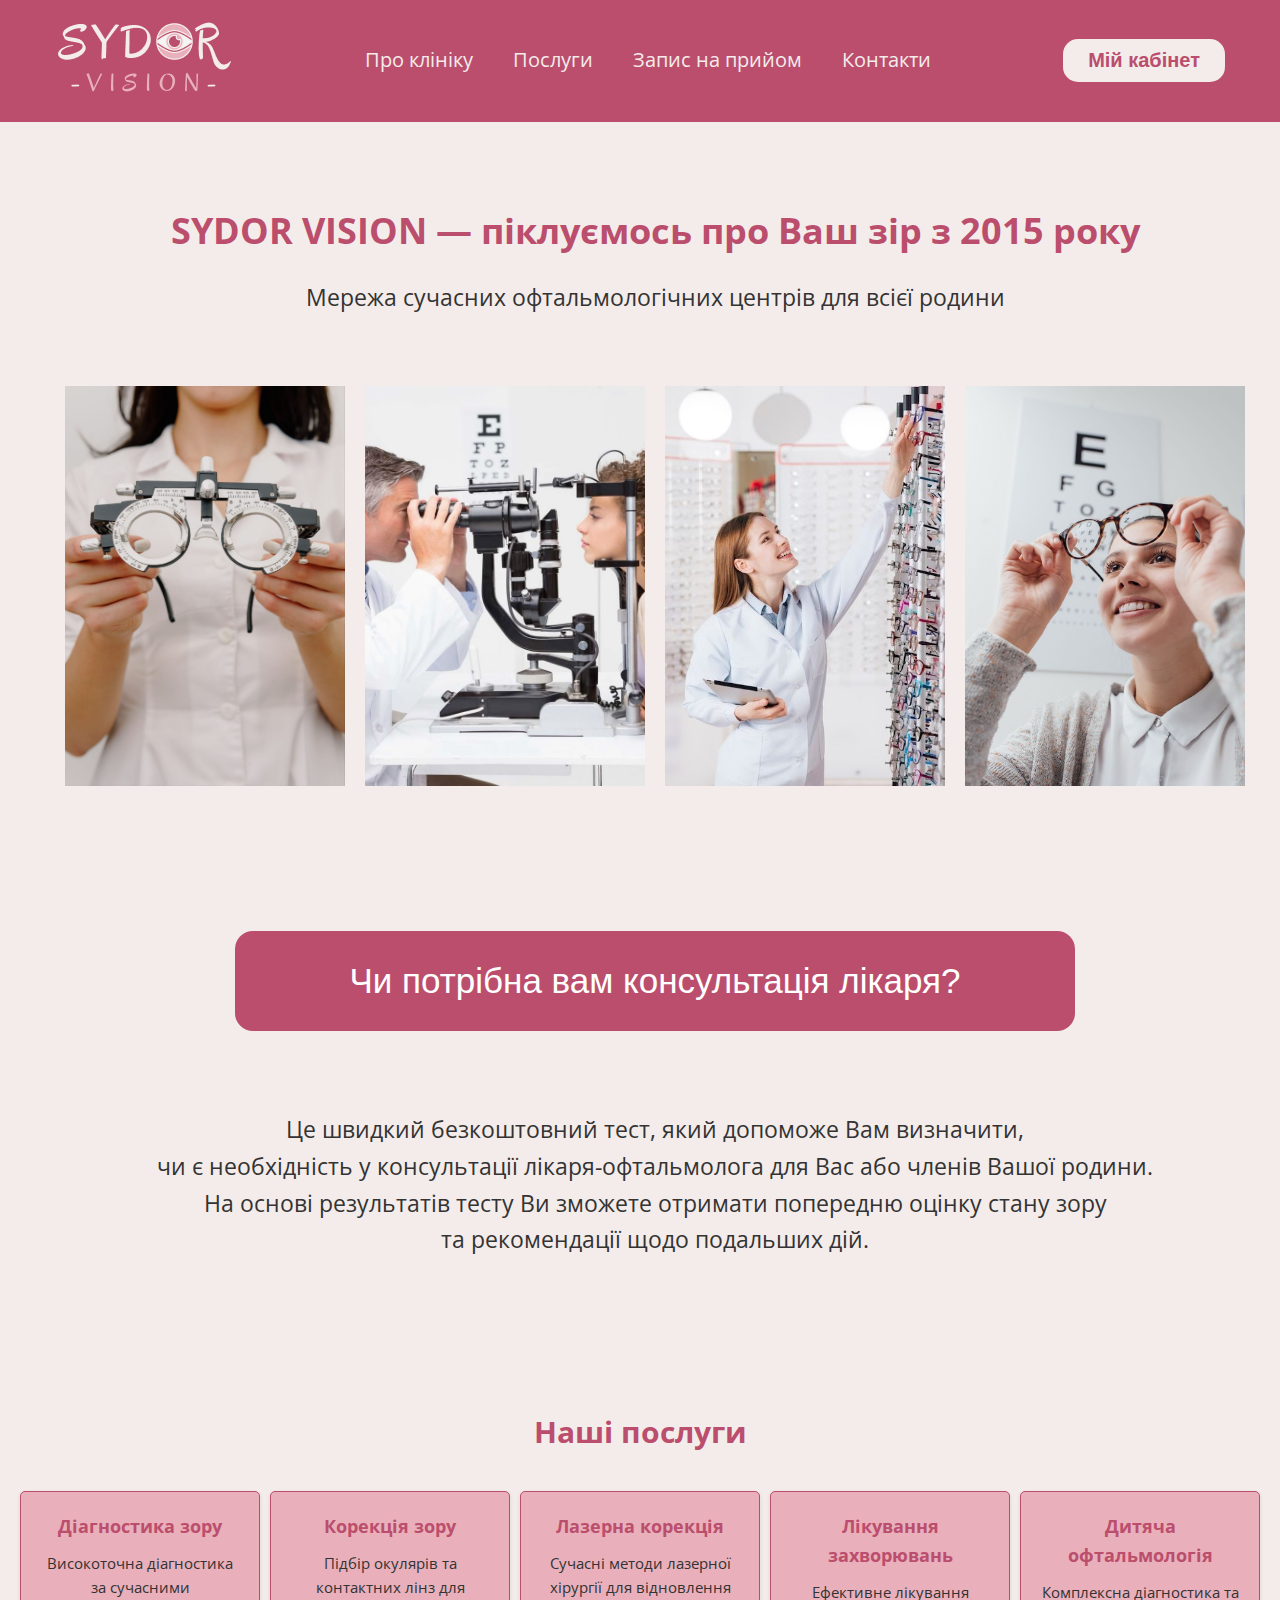
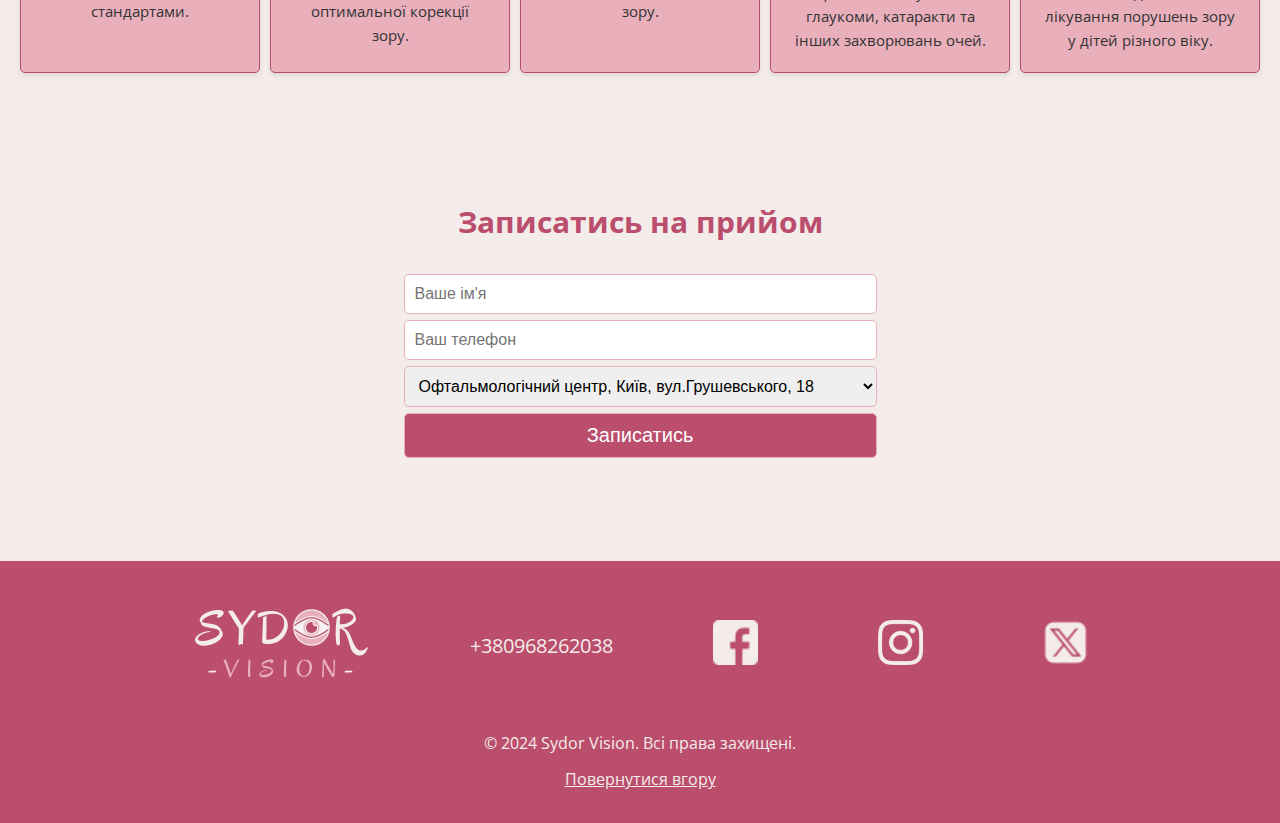
==== index.html @ 081ec1fe "sydorvision commit" ====
<!DOCTYPE html>
<html lang="uk">
<head>
    <meta charset="UTF-8">
    <meta name="viewport" content="width=device-width, initial-scale=1.0">
    <title>Sydor Vision Головна</title>
    <link rel="preconnect" href="https://fonts.googleapis.com">
    <link rel="preconnect" href="https://fonts.gstatic.com" crossorigin>
    <link href="https://fonts.googleapis.com/css2?family=Open+Sans:wght@400;700&display=swap" rel="stylesheet">
    <link rel="stylesheet" href="css/styles.css">
</head>
<body>
    <!-- Header -->
    <header>
        <span class="background-demo"></span>
        <span class="background-demo background-demo--2"></span>
        <div class="container header-container">
            <a href="index.html" class="logo"><img src="img/logo navigation.png" alt="Logo"></a>
            <nav>
                <ul>
                    <li><a href="#about"> Про клініку</a></li>
                    <li><a href="#servise"> Послуги</a></li>
                    <li><a href="#booking"> Запис на прийом</a></li>
                    <li><a href="#contact"> Контакти</a></li>
                </ul>
            </nav>
            <a href="index_register.html"><button class="auth-btn">Мій кабінет</button></a>
        </div>
    </header>

    <!-- Hero Section -->
    <section class="hero">
        <div class="container">
            <div class="hero-content">
                <h1 id="about">SYDOR VISION  —  піклуємось про Ваш зір з 2015 року</h1>
                <p>Мережа сучасних офтальмологічних центрів для всієї родини</p>
                <div class="photki">
                    <img src="img/очкиjpg.jpg" alt="Photo">
                    <img src="img/два челаjpg.jpg" alt="Photo">
                    <img src="img/лікаркаjpg.jpg" alt="Photo">
                    <img src="img/людина з очками.jpg" alt="Photo">
                    
                </div>
                <form action="index_test.html" target="_blank" method='post' >
                    <button class="consultation-btn">Чи потрібна вам консультація лікаря?</button>
                </form>
               
                <p class="sub-text">Це швидкий безкоштовний тест, який допоможе Вам визначити,<br> чи є необхідність у консультації лікаря-офтальмолога для Вас або членів Вашої родини.<br> На основі результатів тесту Ви зможете отримати попередню оцінку стану зору <br>та рекомендації щодо подальших дій.</p>
            </div>
        </div>
    </section>

    <!-- Services Section -->
    <section class="services">
        <div class="container container-services">
            <h2 id="servise">Наші послуги</h2>
            <div class="services-grid">
                <div class="service-card">
                    <h3>Діагностика зору</h3>
                    <p>Високоточна діагностика за сучасними стандартами.</p>
                </div>
                <div class="service-card">
                    <h3>Корекція зору</h3>
                    <p>Підбір окулярів та контактних лінз для оптимальної корекції зору.</p>
                </div>
                <div class="service-card">
                    <h3>Лазерна корекція</h3>
                    <p>Сучасні методи лазерної хірургії для відновлення зору.</p>
                </div>
                <div class="service-card">
                    <h3>Лікування захворювань</h3>
                    <p>Ефективне лікування глаукоми, катаракти та інших захворювань очей.</p>
                </div>
                <div class="service-card">
                    <h3>Дитяча офтальмологія</h3>
                    <p>Комплексна діагностика та лікування порушень зору у дітей різного віку.</p>
                </div>
            </div>
        </div>
    </section>

    

    <!-- Booking Section -->
    <section id="booking" class="booking">
        <div class="container booking-container">
            <h2 >Записатись на прийом</h2>
            <form>
                <input class="input" type="text" placeholder="Ваше ім'я" name="name" required>
                <input class="input" type="tel" placeholder="Ваш телефон" name="name" required>
                <select name="center">
                    <option>Офтальмологічний центр, Київ, вул.Грушевського, 18</option>
                    <option>Офтальмологічний центр, Київ, вул. Шевченка, 201</option>
                    <option>Офтальмологічний центр, Львів, вул. Бандери, 43</option>
                    <option>Офтальмологічний центр, Львів, вул. Соборна, 25</option>
                    <option>Офтальмологічний центр, Вінниця, вул. Хмельницького, 5</option>
                </select>
                <input class="button" type="submit"	 value="Записатись"  >
            </form>
        </div>
    </section>

    <!-- Footer -->
    <footer>
        <div id="contact" class="container footer-container">
            
            <div class="footer-social">
                <a href="index.html" class="logo-down"><img src="img/logo navigation.png" alt="Logo"></a>
                <p>+380968262038</p>
                <a href="#"><img class="img-logo" src="img/facebook.png" alt="Facebook"></a>
                <a href="https://www.instagram.com/mariana__sydor/"><img class="img-logo" src="img/instagram.png" alt="Instagram"></a>
                <a href="#"><img class="img-logo" src="img/logos.png" alt="Twitter"></a>
            </div>
            <div class="footer-info">
                <p>&copy; 2024 Sydor Vision. Всі права захищені.</p>
                <a href="index.html" class="scroll-top">Повернутися вгору</a>
            </div>
        </div>
    </footer>
</body>
</html>
---- css/styles.css ----
/* Адаптивність */
@media (max-width: 768px) {
    nav ul {
        flex-direction: column;
        gap: 10px;
    }

    .services-grid {
        grid-template-columns: 1fr 1fr;
    }
}

@media (max-width: 480px) {
    .services-grid {
        grid-template-columns: 1fr;
    }

    .hero-content h1 {
        font-size: 28px;
    }

    .hero-content p {
        font-size: 16px;
    }
}

/* Загальні стилі */
* {
    margin: 0;
    padding: 0;
    box-sizing: border-box;
    scroll-behavior: smooth; 
}

body {
    font-family: "Open Sans", sans-serif;

    line-height: 1.6;
    color: #333;
    background-color: #F4ECEA; /* Основний світлий фон */
}

a {
    text-decoration: none;
    color: inherit;
}

ul {
    list-style: none;
}

.container {
    max-width: 1200px;
    margin: 0 auto;
    padding: 0 15px;
    display: flex;
    justify-content: space-between;
	align-items: center;

}

/* Header */
header {
    background-color: #BB4E6D; /* Ніжний рожевий */
    border-bottom: 1px solid #BB4E6D; /* Акцентний темний бордовий */
    padding: 15px 0;
    
}

nav ul li a {
    font-size: 20px;
    color: #F4ECEA;
    transition: color 0.3s ease;
    margin: 20px;    
}
ul {
    display: flex;
    justify-content: space-between;
	align-items: center;
}

nav ul li a:hover {
    color: #E9B0BB; 
        /*то слова на навігації*/
}

.auth-btn {
    background-color: #F4ECEA;
    font-size: 20px;
    font-weight: 700;
    color: #BB4E6D;
    border: none;
    padding: 10px 25px;
    border-radius: 15px;
    cursor: pointer;
    transition: background-color 0.3s ease;
}

.auth-btn:hover {
    background-color: #E9B0BB; /*то кнопка авторизації*/
    color: #333;
}

/* Hero Section */
.hero {
    background-color: #F4ECEA; /* Світлий фон */
    color: #BB4E6D; /* Акцентний текст */
    text-align: center;
    padding: 80px 20px 40px 20px;
}

.hero-content h1 {
    font-size: 36px;
    margin-bottom: 20px;
    color: #BB4E6D;
}

.hero-content p {
    font-size: 23px;
    margin-bottom: 40px;
    color: #333;

}

.consultation-btn {
    background-color: #BB4E6D;
    color: #fff;
    border: none;
    padding: 30px 30px;
    margin: 110px 180px 30px 180px;
    font-size: 35px;
    cursor: pointer;
    border-radius: 18px;
    transition: background-color 0.3s ease;
}





.consultation-btn:hover {
    background-color: #E9B0BB;
    color: #333;
}



.photki{
    display: flex;
    justify-content: space-between;
	align-items: center;
}

.photki img {
    width: 280px;
    height: 400px;
    margin: 30px 10px;
}


/* Services Section */
.services {
    padding: 50px 0;
    text-align: center;
   }

.container-services{
    display: flex;
    flex-direction: column;
}

.services h2 {
    font-size: 30px;
    margin-bottom: 30px;
    color: #BB4E6D;
    margin: 20px 0 30px 0 ;
}

.service-card {
    background-color: #E9B0BB;
    border: 1px solid #BB4E6D;
    border-radius: 5px;
    padding: 20px;
    box-shadow: 0 2px 4px rgba(0, 0, 0, 0.1);
    transition: transform 0.3s ease;
    margin: 5px;
    width: 240px;
}

.service-card:hover {
    transform: translateY(-5px);
    background-color: #F4ECEA;
}

.service-card h3 {
    color: #BB4E6D;
    margin-bottom: 10px;
    font-size: 18px;
}

.service-card p {
    color: #333;
    font-size: 15px;
}


.services-grid{
    display: flex;
}




/* Booking Section */
.booking {
    background-color: #F4ECEA;
    padding: 20px 0;
}

form{
    margin: 5px 0 50px 0;
    display: flex;
    flex-direction: column;
    
}

.booking h2 {
    font-size: 30px;
    color: #BB4E6D;
    margin: 50px 0 20px 0 ;
}

form input, form select, form button {
    padding: 10px;
    border: 1px solid #E9B0BB;
    border-radius: 5px;
    font-size: 16px;
    margin: 3px;
}



.button {
    background-color: #BB4E6D;
    color: #fff;
    cursor: pointer;
    transition: background-color 0.3s ease;
    font-size: 20px;
}

.button:hover {
    background-color: #E9B0BB;
    color: #333;
}

.booking-container{
    display: flex;
    flex-direction: column;
    margin-bottom: 30px;
}


/* Footer */
footer {
    background-color: #BB4E6D;
    color: #F4ECEA;
    text-align: center;
}

.footer-links a {
    color: #F4ECEA;
    margin: 0 10px;
    font-size: 14px;
}



.scroll-top {
    display: inline-block;
    margin-top: 10px;
    margin-bottom: 30px;
    color: #F4ECEA;
    text-decoration: underline;
    cursor: pointer;
}
.footer-info{
    display: flex;
    flex-direction: column;

}

.footer-social {
    display: flex;
    justify-content: space-between;
	align-items: center;
    padding: 20px 0px;
}

.footer-container{
    display: flex;
    flex-direction: column;

}

.footer-social a  {
    margin: 20px 60px;
    
}

.img-logo  {
    width: 45px;
}

.footer-social p{
        font-size: 20px;
        margin: 40px;

}
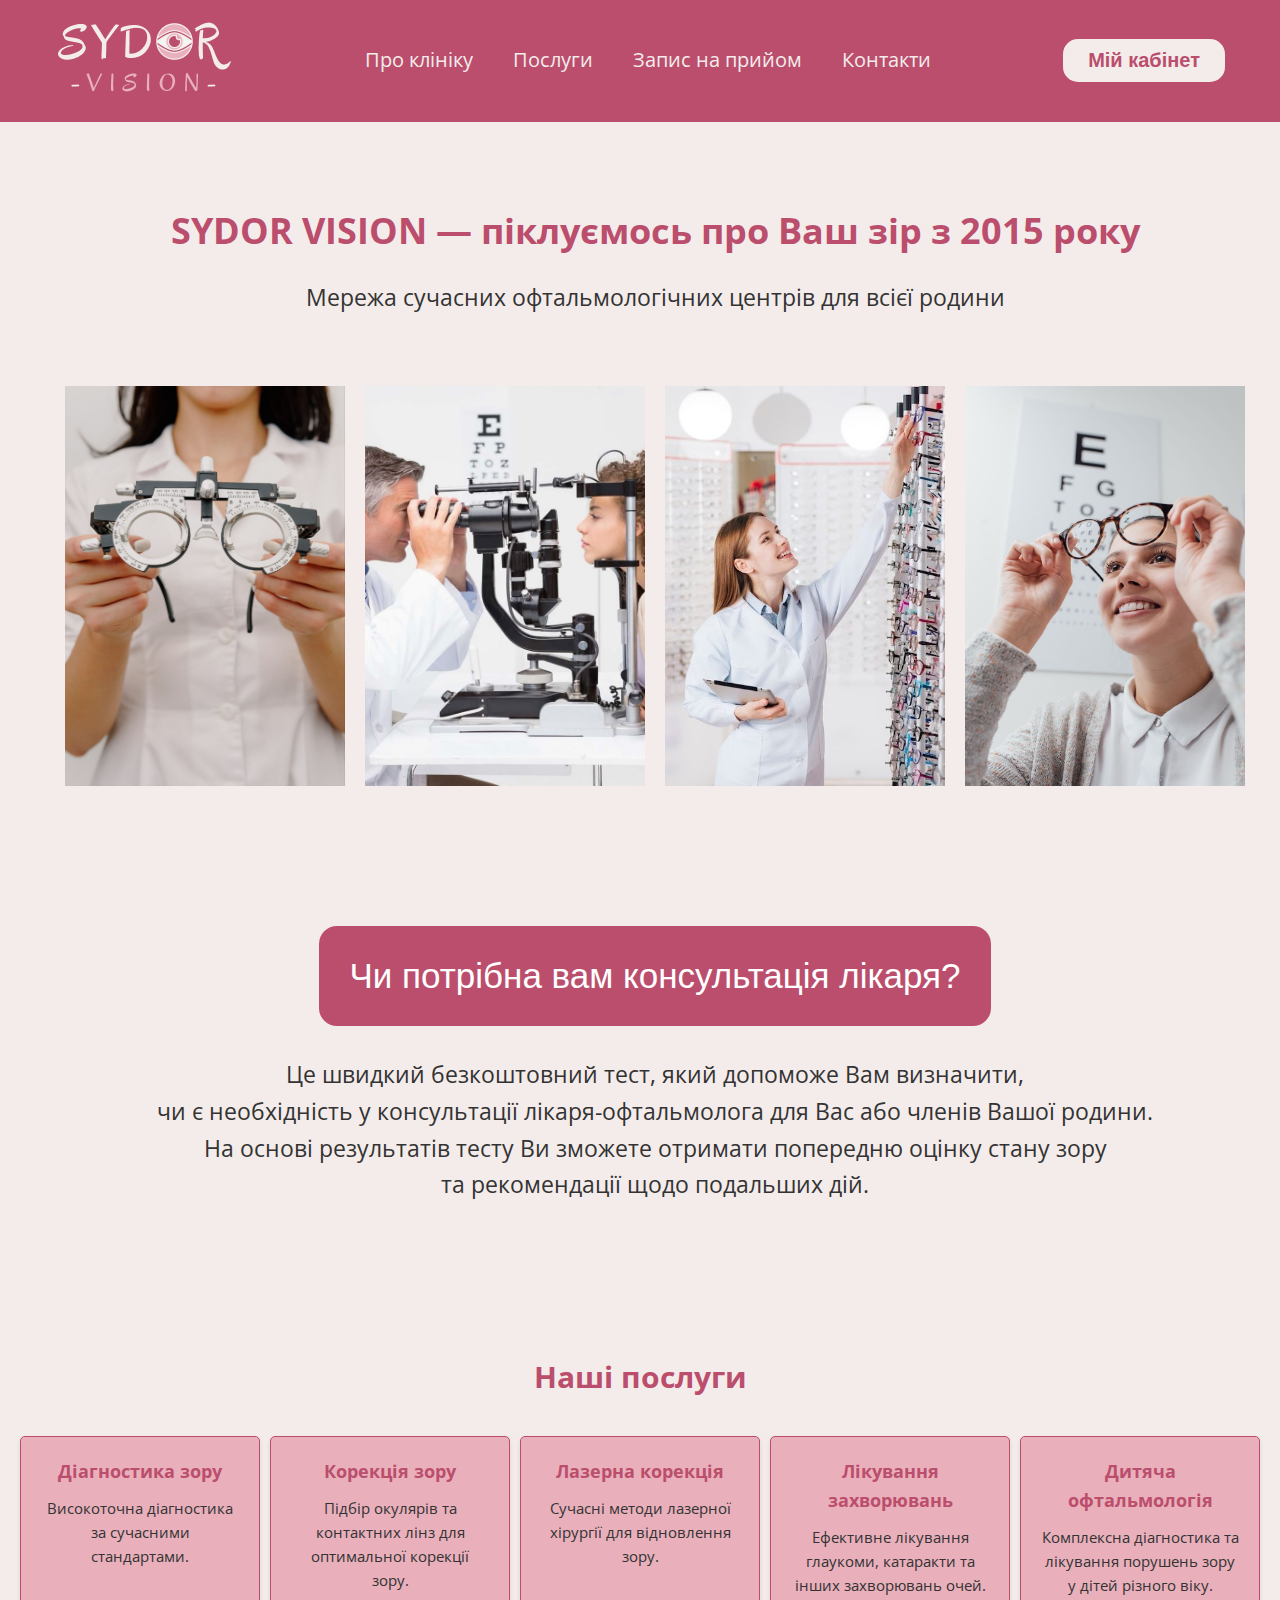
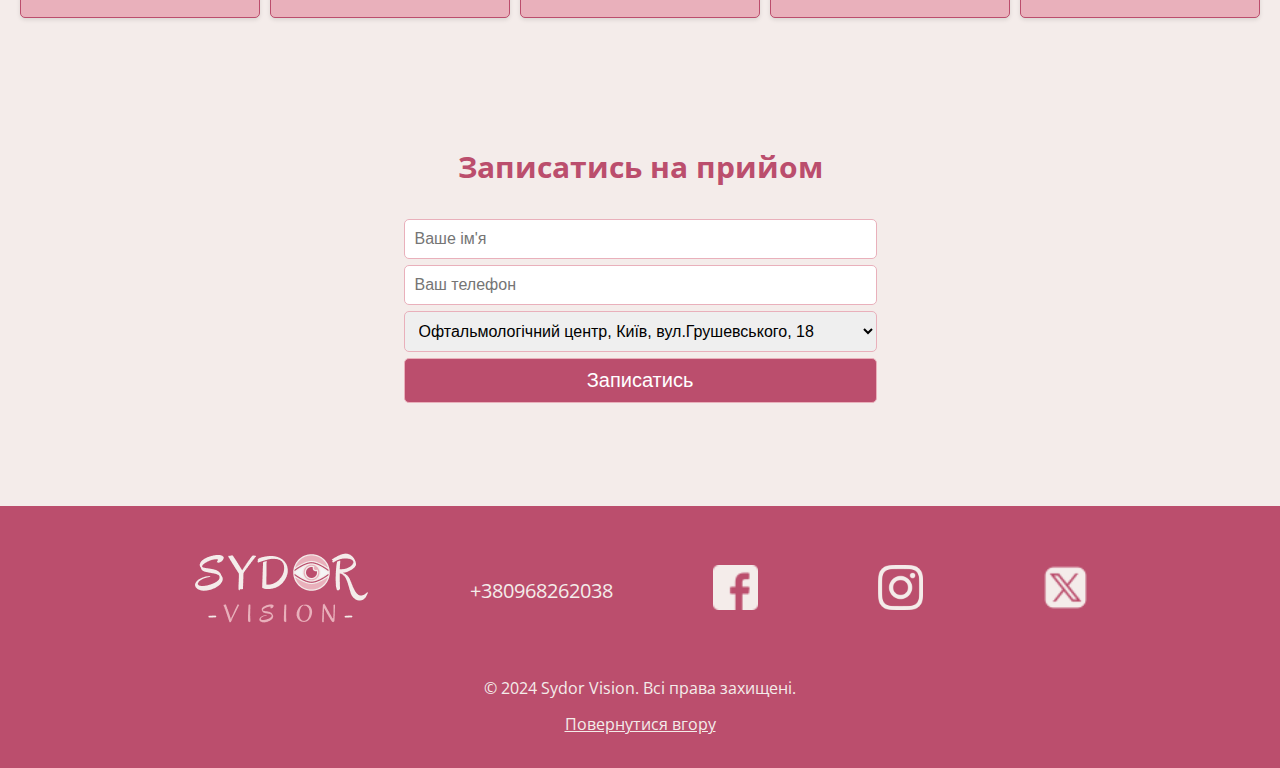
==== commit c3ec4aa1: "third commit" ====
--- a/index.html
+++ b/index.html
@@ -15,7 +15,7 @@
         <span class="background-demo"></span>
         <span class="background-demo background-demo--2"></span>
         <div class="container header-container">
-            <a href="index.html" class="logo"><img src="img/logo navigation.png" alt="Logo"></a>
+            <a href="index.html" class="logo"><img src="img/logo navigation.png" alt="Logo of clinic"></a>
             <nav>
                 <ul>
                     <li><a href="#about"> Про клініку</a></li>
@@ -41,9 +41,11 @@
                     <img src="img/людина з очками.jpg" alt="Photo">
                     
                 </div>
-                <form action="index_test.html" target="_blank" method='post' >
+                <a href="index_test.html">
                     <button class="consultation-btn">Чи потрібна вам консультація лікаря?</button>
-                </form>
+                </a>
+                    
+                
                
                 <p class="sub-text">Це швидкий безкоштовний тест, який допоможе Вам визначити,<br> чи є необхідність у консультації лікаря-офтальмолога для Вас або членів Вашої родини.<br> На основі результатів тесту Ви зможете отримати попередню оцінку стану зору <br>та рекомендації щодо подальших дій.</p>
             </div>
